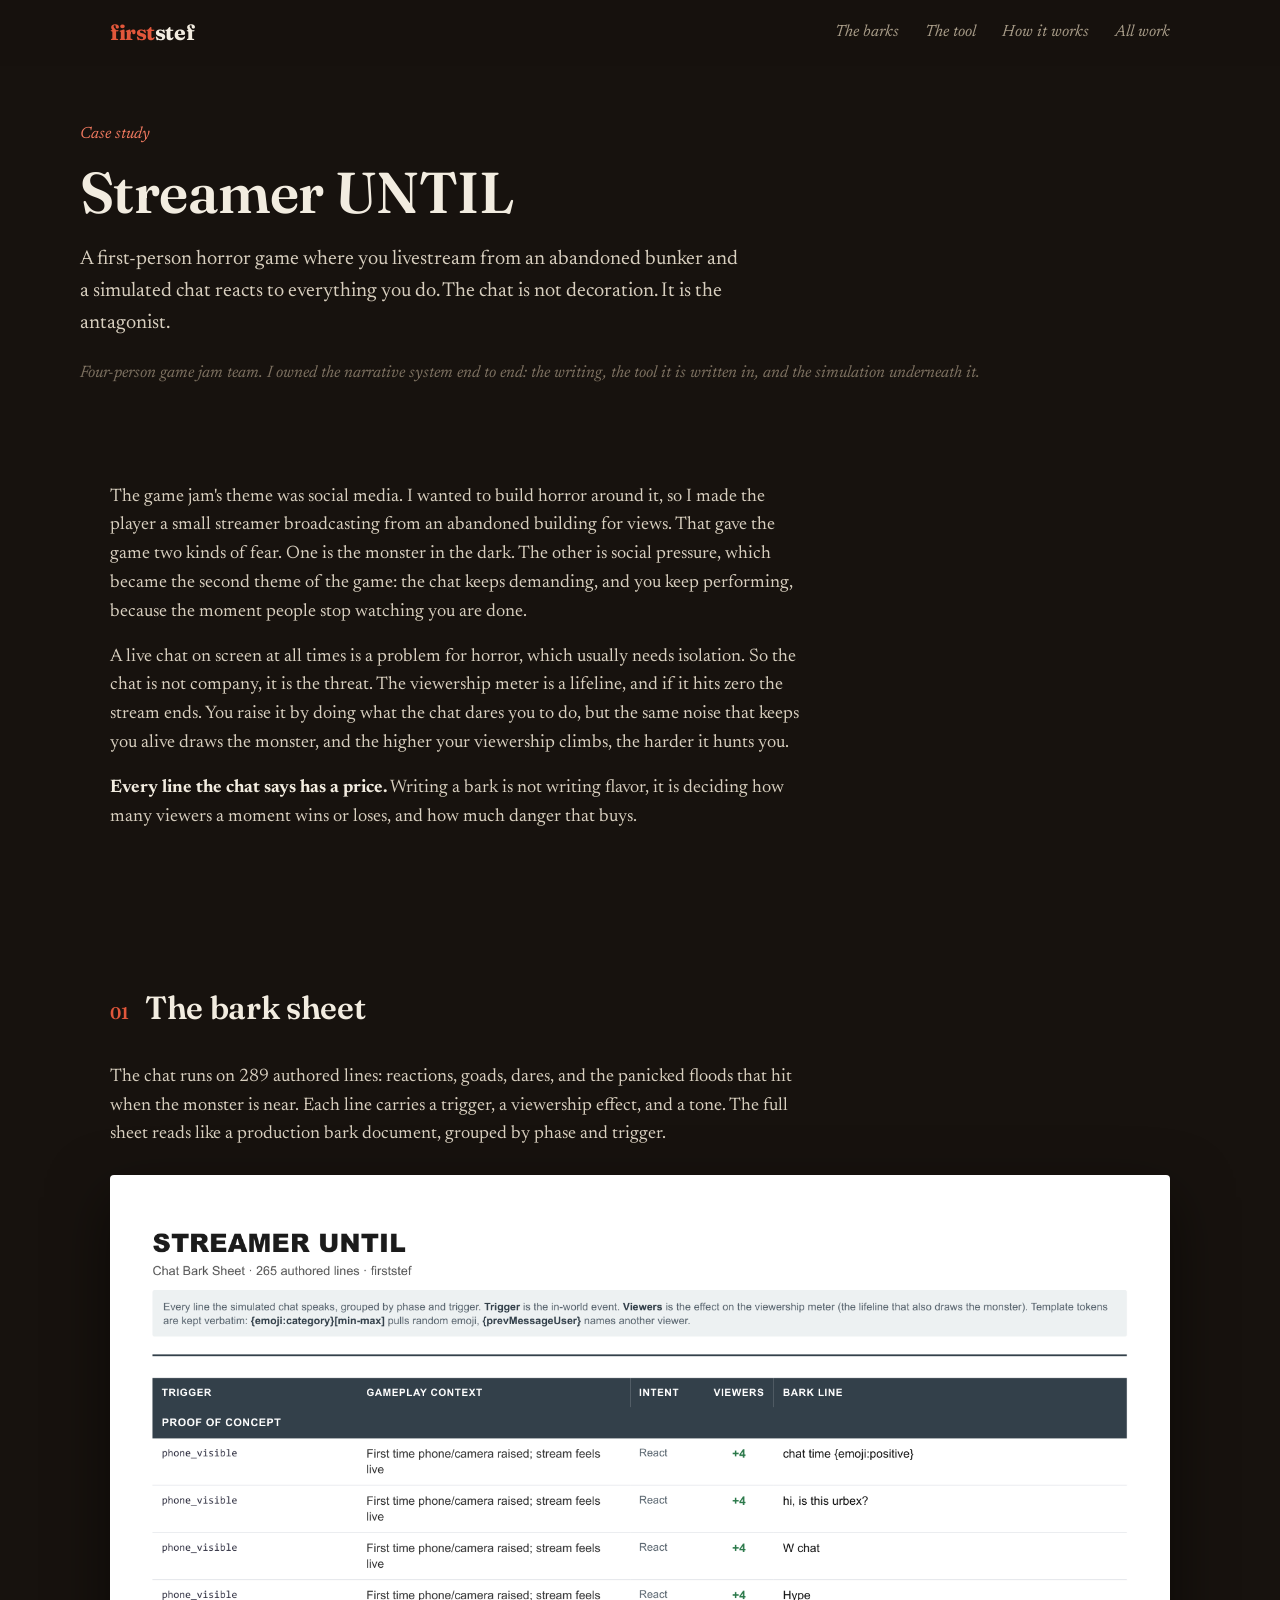
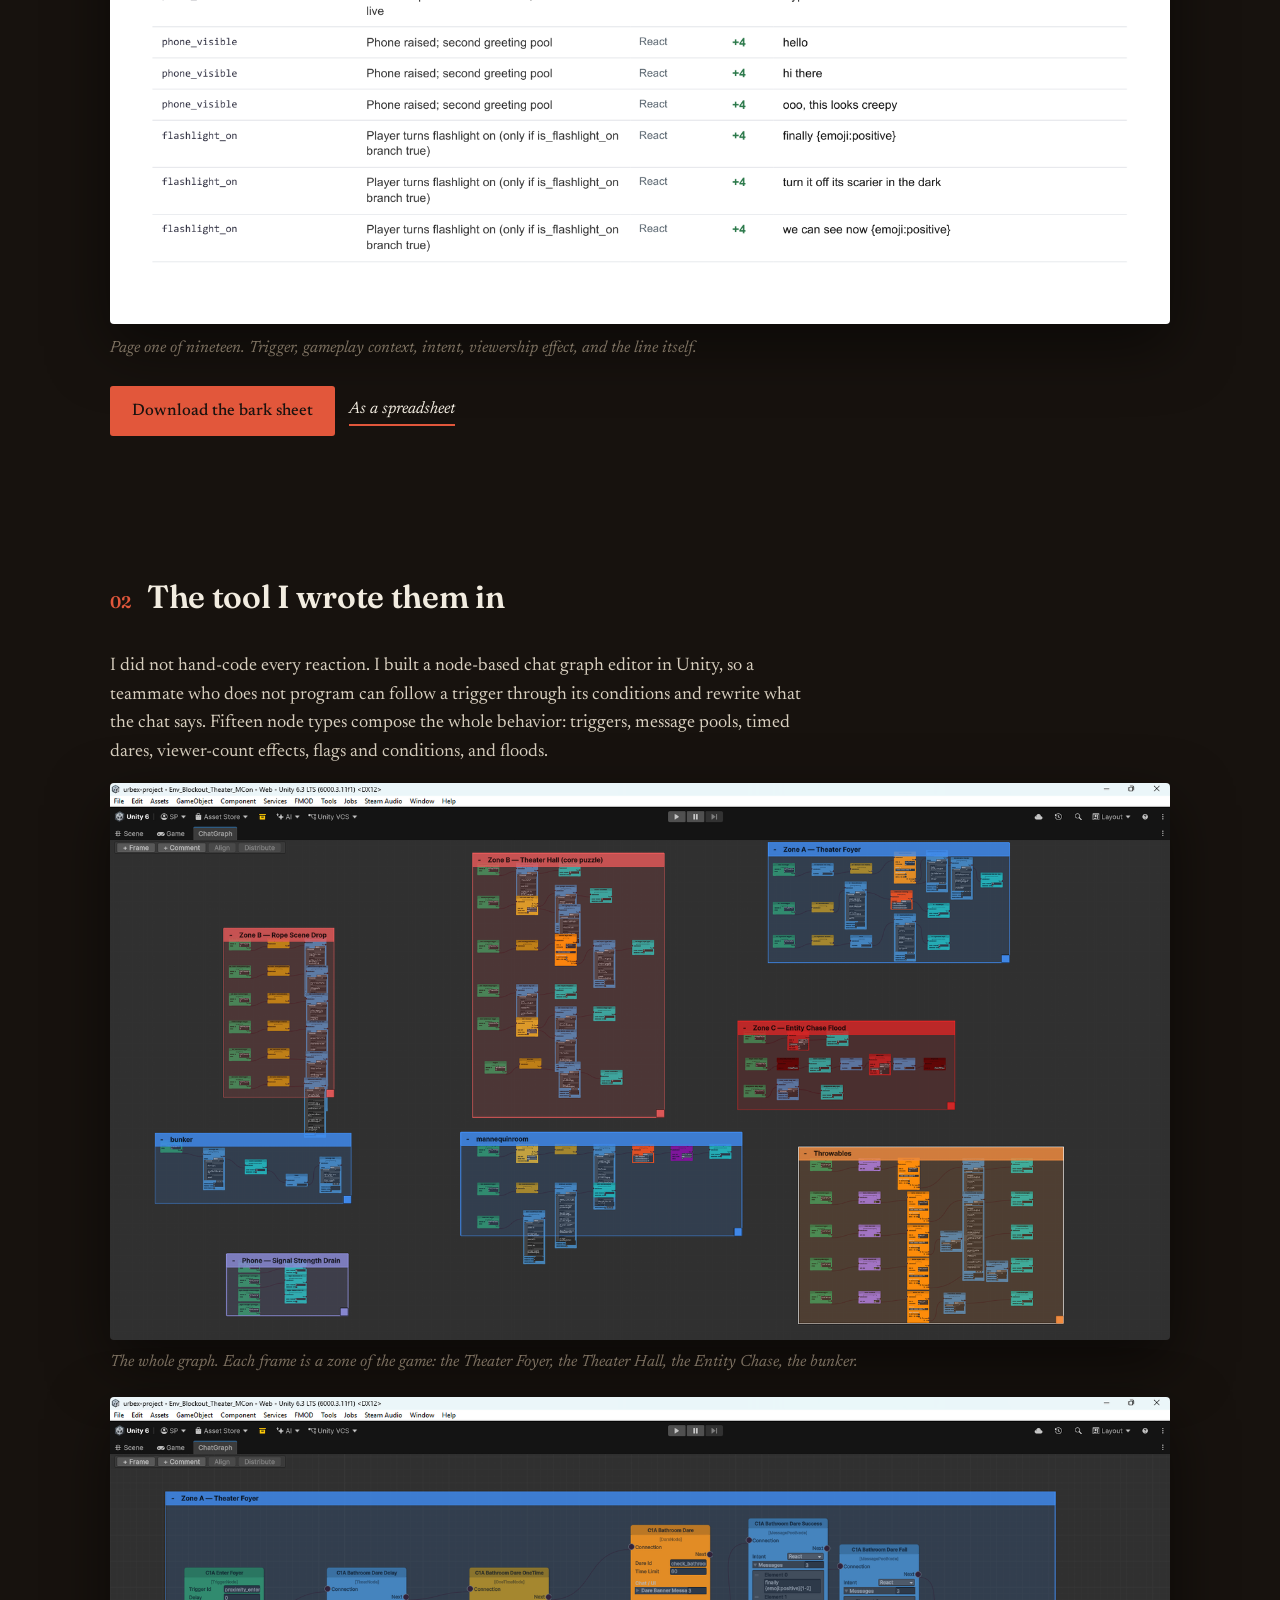
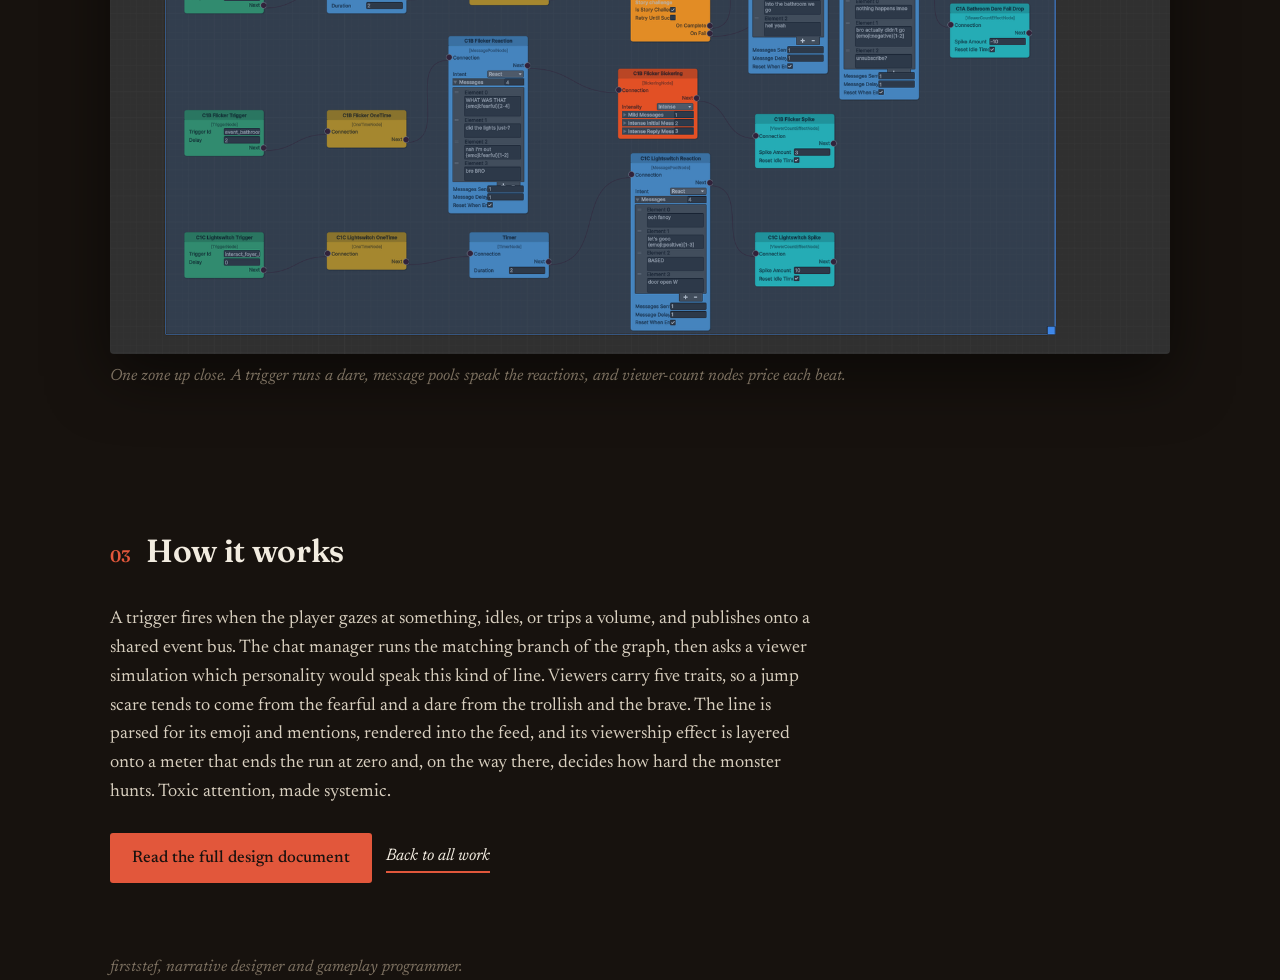
==== until/index.html @ cd9dc386 "Initial commit: narrative design portfolio" ====
<!doctype html>
<html lang="en">
<head>
<meta charset="utf-8">
<meta name="viewport" content="width=device-width, initial-scale=1">
<title>Streamer UNTIL — Technical Narrative — firststef</title>
<meta name="description" content="Streamer UNTIL: a livestream horror where the chat is the antagonist. A node-based dialogue tool and 289 barks, owned by firststef on a four-person team.">
<link rel="icon" href="../assets/favicon.svg" type="image/svg+xml">
<link rel="stylesheet" href="../assets/style.css">
</head>
<body>

<div class="topbar">
  <div class="wrap">
    <a class="brand" href="../index.html"><b>first</b>stef</a>
    <nav class="nav">
      <a href="#barks">The barks</a>
      <a href="#tool">The tool</a>
      <a href="#how">How it works</a>
      <a href="../index.html">All work</a>
    </nav>
  </div>
</div>

<header class="case-hero wrap">
  <span class="kicker">Case study</span>
  <h1>Streamer UNTIL</h1>
  <p class="lede">A first-person horror game where you livestream from an abandoned bunker and a simulated chat reacts to everything you do. The chat is not decoration. It is the antagonist.</p>
  <p class="team">Four-person game jam team. I owned the narrative system end to end: the writing, the tool it is written in, and the simulation underneath it.</p>
</header>

<section id="problem">
  <div class="wrap">
    <div class="prose">
      <p>The game jam's theme was social media. I wanted to build horror around it, so I made the player a small streamer broadcasting from an abandoned building for views. That gave the game two kinds of fear. One is the monster in the dark. The other is social pressure, which became the second theme of the game: the chat keeps demanding, and you keep performing, because the moment people stop watching you are done.</p>
      <p>A live chat on screen at all times is a problem for horror, which usually needs isolation. So the chat is not company, it is the threat. The viewership meter is a lifeline, and if it hits zero the stream ends. You raise it by doing what the chat dares you to do, but the same noise that keeps you alive draws the monster, and the higher your viewership climbs, the harder it hunts you.</p>
      <p><strong>Every line the chat says has a price.</strong> Writing a bark is not writing flavor, it is deciding how many viewers a moment wins or loses, and how much danger that buys.</p>
    </div>
  </div>
</section>

<section id="barks">
  <div class="wrap">
    <div class="section-head"><span class="num">01</span><h2>The bark sheet</h2></div>
    <div class="prose">
      <p>The chat runs on 289 authored lines: reactions, goads, dares, and the panicked floods that hit when the monster is near. Each line carries a trigger, a viewership effect, and a tone. The full sheet reads like a production bark document, grouped by phase and trigger.</p>
    </div>
    <a class="doc-figure" href="../docs/until-bark-sheet.pdf" target="_blank" rel="noopener">
      <img src="../assets/img/until-barks-teaser.png" alt="First page of the Streamer UNTIL bark sheet">
      <figcaption>Page one of nineteen. Trigger, gameplay context, intent, viewership effect, and the line itself.</figcaption>
    </a>
    <div class="cta" style="margin-top:24px;">
      <a class="btn" href="../docs/until-bark-sheet.pdf" download>Download the bark sheet</a>
      <a class="link" href="../docs/until-bark-sheet.csv" download>As a spreadsheet</a>
    </div>
  </div>
</section>

<section id="tool">
  <div class="wrap">
    <div class="section-head"><span class="num">02</span><h2>The tool I wrote them in</h2></div>
    <div class="prose">
      <p>I did not hand-code every reaction. I built a node-based chat graph editor in Unity, so a teammate who does not program can follow a trigger through its conditions and rewrite what the chat says. Fifteen node types compose the whole behavior: triggers, message pools, timed dares, viewer-count effects, flags and conditions, and floods.</p>
    </div>
    <div class="shots">
      <figure>
        <img src="../assets/img/chatgraph-overview.png" alt="The whole ChatGraph, organized into framed zones">
        <figcaption>The whole graph. Each frame is a zone of the game: the Theater Foyer, the Theater Hall, the Entity Chase, the bunker.</figcaption>
      </figure>
      <figure>
        <img src="../assets/img/chatgraph-detail.png" alt="A readable zone of the chat graph up close">
        <figcaption>One zone up close. A trigger runs a dare, message pools speak the reactions, and viewer-count nodes price each beat.</figcaption>
      </figure>
    </div>
  </div>
</section>

<section id="how">
  <div class="wrap">
    <div class="section-head"><span class="num">03</span><h2>How it works</h2></div>
    <div class="prose">
      <p>A trigger fires when the player gazes at something, idles, or trips a volume, and publishes onto a shared event bus. The chat manager runs the matching branch of the graph, then asks a viewer simulation which personality would speak this kind of line. Viewers carry five traits, so a jump scare tends to come from the fearful and a dare from the trollish and the brave. The line is parsed for its emoji and mentions, rendered into the feed, and its viewership effect is layered onto a meter that ends the run at zero and, on the way there, decides how hard the monster hunts. Toxic attention, made systemic.</p>
    </div>
    <div class="cta" style="margin-top:26px;">
      <a class="btn" href="../viewer.html?doc=docs/until-ndd.pdf&amp;title=Streamer%20UNTIL">Read the full design document</a>
      <a class="link" href="../index.html">Back to all work</a>
    </div>
  </div>
</section>

<footer class="wrap">
  firststef, narrative designer and gameplay programmer.
</footer>

</body>
</html>
---- assets/style.css ----
/* firststef — narrative design portfolio
   dark theme, warm not cold. characterful serif (Fraunces), warm red accent, solid panels (no thin borders, no gold). */
@import url('https://fonts.googleapis.com/css2?family=Fraunces:ital,opsz,wght@0,9..144,400;0,9..144,600;0,9..144,700;1,9..144,500;1,9..144,600&family=Newsreader:ital,opsz,wght@0,6..72,400;0,6..72,500;0,6..72,600;1,6..72,400&display=swap');

:root{
  --bg:#17120e;          /* warm near-black */
  --bg-2:#211a14;        /* panel */
  --bg-3:#2b221a;        /* raised panel / secondary button */
  --ink:#f2ece0;         /* warm off-white */
  --ink-2:#d8cfbf;
  --muted:#a99d89;
  --faint:#7d7161;
  --accent:#e2573b;      /* warm vermillion */
  --accent-2:#f0795f;
  --teal:#2f9078;        /* secondary color */
  --hair:rgba(242,236,224,.10);
  --shadow:0 22px 60px rgba(0,0,0,.5);
  --maxw:1120px;
}

*{box-sizing:border-box;}
html{scroll-behavior:smooth;}
body{
  margin:0;background:var(--bg);color:var(--ink);
  font-family:'Newsreader',Georgia,serif;font-size:1.2rem;line-height:1.58;
  -webkit-font-smoothing:antialiased;
}
img{max-width:100%;display:block;}
a{color:var(--accent-2);text-decoration:none;transition:color .15s;}
a:hover{color:#ffa78f;}
h1,h2,h3{font-family:'Fraunces',Georgia,serif;font-weight:600;line-height:1.08;letter-spacing:-.01em;margin:0;}
.kicker{font-family:'Newsreader',serif;font-style:italic;font-size:1.02rem;color:var(--accent-2);}
.wrap{max-width:var(--maxw);margin:0 auto;padding:0 30px;}
section{padding:72px 0;}

/* top bar */
.topbar{position:sticky;top:0;z-index:20;background:rgba(23,18,14,.82);backdrop-filter:blur(9px);}
.topbar .wrap{display:flex;align-items:center;gap:24px;height:66px;}
.brand{font-family:'Fraunces',serif;font-weight:700;font-size:1.35rem;letter-spacing:-.02em;color:var(--ink);}
.brand b{color:var(--accent);}
.nav{margin-left:auto;display:flex;gap:26px;}
.nav a{font-family:'Newsreader',serif;font-style:italic;font-size:1.02rem;color:var(--muted);}
.nav a:hover{color:var(--accent-2);}

/* hero */
.hero{padding:96px 0 78px;}
.hero .kicker{margin-bottom:22px;display:block;}
.hero h1{font-size:clamp(2.9rem,6.2vw,4.8rem);font-weight:600;max-width:17ch;color:var(--ink);}
.hero h1 em{font-style:italic;color:var(--accent);}
.hero .lede{font-size:1.3rem;color:var(--ink-2);max-width:52ch;margin:26px 0 34px;}
.cta{display:flex;gap:14px;flex-wrap:wrap;align-items:center;}

/* buttons: solid fills only, no outlines */
.btn{font-family:'Newsreader',serif;font-size:1.04rem;padding:12px 22px;border-radius:3px;
  background:var(--accent);color:#1a120f;font-weight:500;display:inline-block;transition:background .15s;}
.btn:hover{background:var(--accent-2);color:#1a120f;}
.btn.sub{background:var(--bg-3);color:var(--ink);}
.btn.sub:hover{background:#362a20;color:var(--ink);}
.link{font-family:'Newsreader',serif;font-style:italic;font-size:1.05rem;color:var(--ink);
  border-bottom:2px solid var(--accent);padding-bottom:1px;}
.link:hover{color:var(--accent-2);}

/* section headings */
.section-head{display:flex;align-items:baseline;gap:16px;margin-bottom:36px;}
.section-head .num{font-family:'Fraunces',serif;color:var(--accent);font-size:1.05rem;font-weight:600;}
.section-head h2{font-size:2rem;color:var(--ink);}

/* document cards (solid panels, no visible border) */
.grid{display:grid;gap:26px;}
.grid.cols-3{grid-template-columns:repeat(3,1fr);}
.grid.cols-2{grid-template-columns:repeat(2,1fr);}
.card{background:var(--bg-2);border-radius:5px;overflow:hidden;display:flex;flex-direction:column;
  transition:transform .18s ease, box-shadow .18s ease;}
.card:hover{transform:translateY(-4px);box-shadow:var(--shadow);}
.card .thumb{aspect-ratio:1/1.32;overflow:hidden;background:#0f0b08;}
.card .thumb img{width:100%;height:100%;object-fit:cover;object-position:top center;}
.card .body{padding:22px 24px 26px;display:flex;flex-direction:column;flex:1;}
.card .tag{font-family:'Newsreader',serif;font-style:italic;color:var(--accent-2);font-size:1rem;margin-bottom:8px;}
.card h3{font-size:1.5rem;color:var(--ink);margin-bottom:10px;}
.card p{font-size:1.04rem;color:var(--muted);margin:0 0 20px;flex:1;}
.card .go{font-family:'Newsreader',serif;font-style:italic;color:var(--accent-2);font-size:1.05rem;}
.card .go::after{content:" \2192";}

/* feature (Streamer UNTIL) */
.feature{display:grid;grid-template-columns:1.02fr .98fr;gap:44px;align-items:center;
  background:var(--bg-2);border-radius:6px;padding:40px;}
.feature .ft-body .kicker{margin-bottom:12px;display:block;}
.feature .ft-body h3{font-size:1.9rem;color:var(--ink);margin:6px 0 16px;}
.feature .ft-body .ft-lead{color:var(--ink-2);font-size:1.2rem;margin:4px 0 14px;}
.feature .ft-body p{color:var(--muted);margin:0 0 16px;font-size:1.1rem;}
.feature .ft-media img{border-radius:4px;box-shadow:var(--shadow);}
.pill-row{display:flex;flex-wrap:wrap;gap:10px;margin:20px 0 24px;}
.pill{font-family:'Newsreader',serif;font-size:.98rem;color:var(--ink-2);background:var(--bg-3);
  padding:6px 14px;border-radius:20px;}
.pill b{color:var(--accent-2);font-weight:600;}
.ft-note{font-size:.98rem;color:var(--faint);font-style:italic;margin-top:12px;}

/* chessworlds split */
.split{display:grid;grid-template-columns:1fr 1fr;gap:44px;align-items:center;}
.split .media{display:flex;flex-direction:column;gap:16px;}
.split .media img{border-radius:4px;box-shadow:var(--shadow);}
.split h3{font-size:1.9rem;color:var(--ink);margin-bottom:14px;}
.split p{color:var(--muted);margin:0 0 22px;font-size:1.1rem;}

/* tabletop panels (solid color) */
.panel{background:var(--bg-2);padding:32px 30px;border-radius:5px;}
.panel.teal{background:var(--teal);}
.panel .tag{font-family:'Newsreader',serif;font-style:italic;color:var(--accent-2);font-size:1rem;margin-bottom:10px;}
.panel.teal .tag{color:#eafff8;}
.panel h3{font-size:1.6rem;color:var(--ink);margin-bottom:12px;}
.panel.teal h3{color:#fff;}
.panel p{margin:0;color:var(--muted);font-size:1.08rem;}
.panel.teal p{color:#e9f7f2;}

/* contact */
.contact{background:var(--bg-2);}
.contact .wrap{padding:78px 30px;}
.contact .kicker{display:block;margin-bottom:14px;}
.contact h2{font-family:'Fraunces',serif;font-size:2.3rem;color:var(--ink);max-width:22ch;margin-bottom:10px;}
.contact p{color:var(--muted);max-width:46ch;margin:0 0 30px;}
.contact .cta a{font-family:'Fraunces',serif;font-size:1.35rem;color:var(--ink);
  border-bottom:2px solid var(--accent);padding-bottom:2px;margin-right:28px;}
.contact .cta a:hover{color:var(--accent-2);}

footer{padding:30px 0 46px;color:var(--faint);font-size:1rem;font-style:italic;}

/* viewer page */
.vbar{position:sticky;top:0;z-index:10;display:flex;align-items:center;gap:20px;
  height:64px;padding:0 26px;background:var(--bg-2);}
.vbar .vtitle{font-family:'Newsreader',serif;font-style:italic;color:var(--ink-2);}
.vbar .vspace{margin-left:auto;}
.vframe{display:block;width:100%;height:calc(100vh - 64px);border:0;background:#3a352e;}
body.vpage{overflow:hidden;height:100vh;}
.vfallback{padding:60px 26px;text-align:center;color:var(--muted);}

@media (max-width:840px){
  body{font-size:1.14rem;}
  .nav{display:none;}
  .grid.cols-3,.grid.cols-2{grid-template-columns:1fr;}
  .feature,.split{grid-template-columns:1fr;}
  .feature{padding:26px;}
  .feature .ft-media{order:-1;}
}

/* ---- case study page ---- */
.case-hero{padding:56px 0 8px;}
.case-hero .kicker{display:block;margin-bottom:14px;}
.case-hero h1{font-size:clamp(2.4rem,5vw,3.6rem);color:var(--ink);}
.case-hero .lede{font-size:1.26rem;color:var(--ink-2);max-width:60ch;margin-top:20px;}
.case-hero .team{font-style:italic;color:var(--faint);margin-top:14px;font-size:1.04rem;}
.prose{max-width:64ch;}
.prose p{color:var(--ink-2);margin:0 0 16px;font-size:1.14rem;}
.prose strong{color:var(--ink);}
.lead-q{font-family:'Fraunces',serif;font-style:italic;font-weight:500;font-size:1.6rem;line-height:1.32;
  color:var(--ink);border-left:3px solid var(--accent);padding-left:24px;margin:0 0 28px;max-width:26ch;}
.doc-figure{margin:26px 0 0;display:block;}
.doc-figure img{width:100%;border-radius:4px;box-shadow:var(--shadow);}
.doc-figure figcaption{color:var(--faint);font-style:italic;font-size:1.02rem;margin-top:12px;}
.shots{display:flex;flex-direction:column;gap:22px;margin-top:8px;}
.shots figure{margin:0;}
.shots img{width:100%;border-radius:4px;box-shadow:var(--shadow);}
.shots figcaption{color:var(--faint);font-style:italic;font-size:1.02rem;margin-top:10px;}

/* resume thumbnail card */
.resume-media{align-items:flex-start;}
.doc-thumb{display:block;max-width:340px;border-radius:6px;overflow:hidden;background:#0f0b08;
  box-shadow:var(--shadow);transition:transform .18s ease;}
.doc-thumb:hover{transform:translateY(-4px);}
.doc-thumb img{width:100%;display:block;border-radius:0;box-shadow:none;}
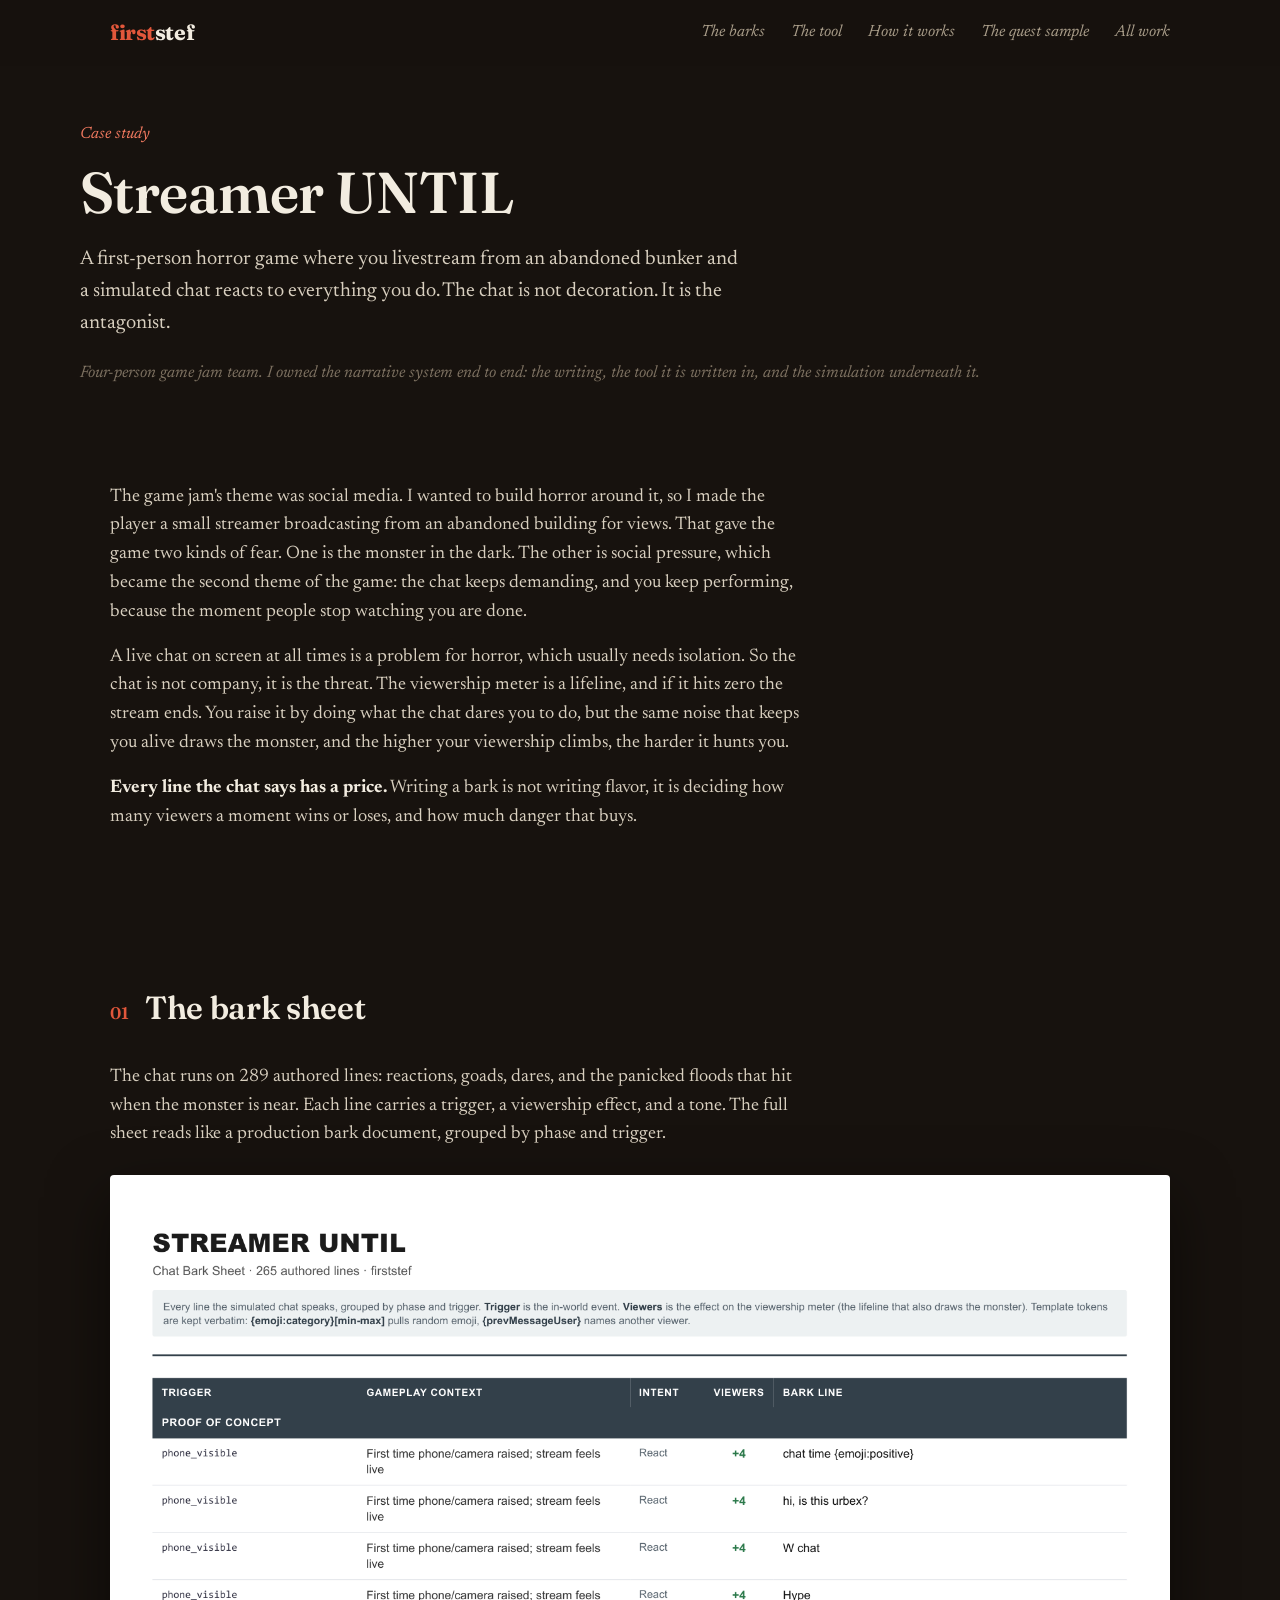
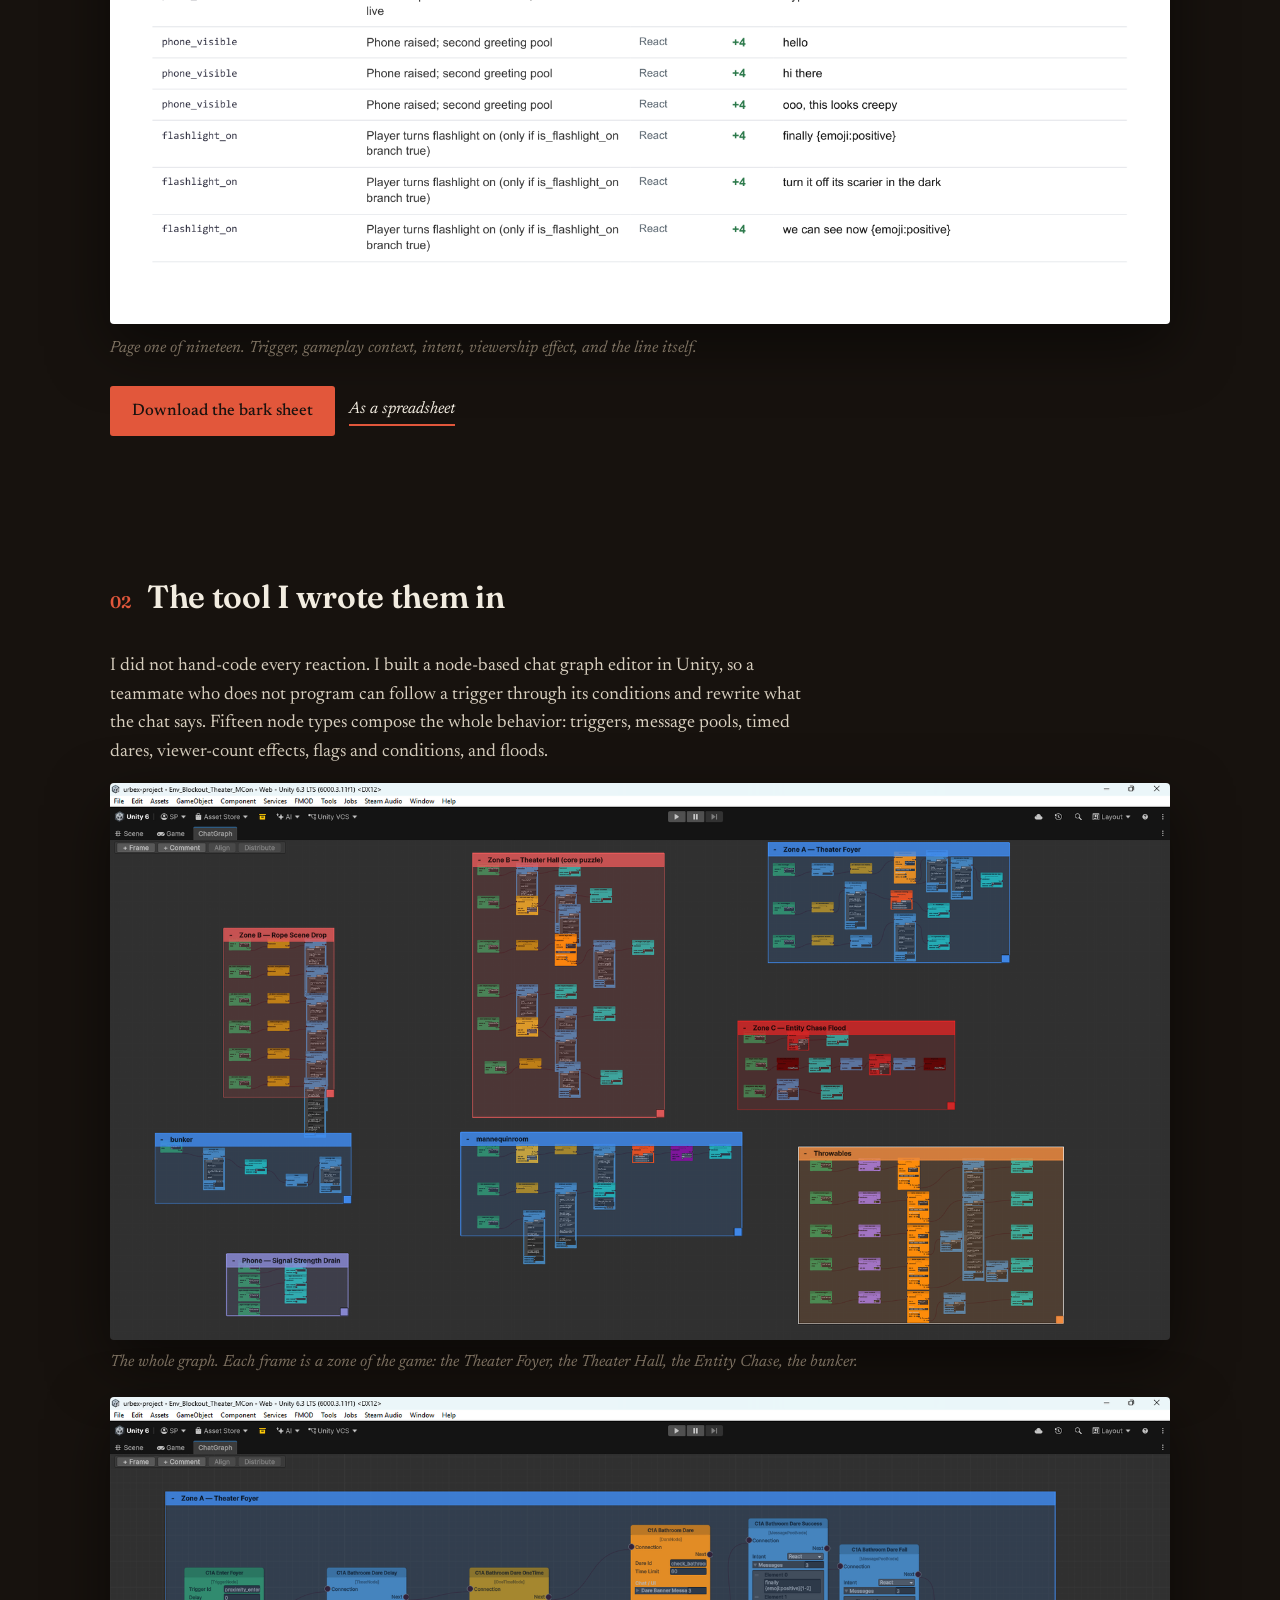
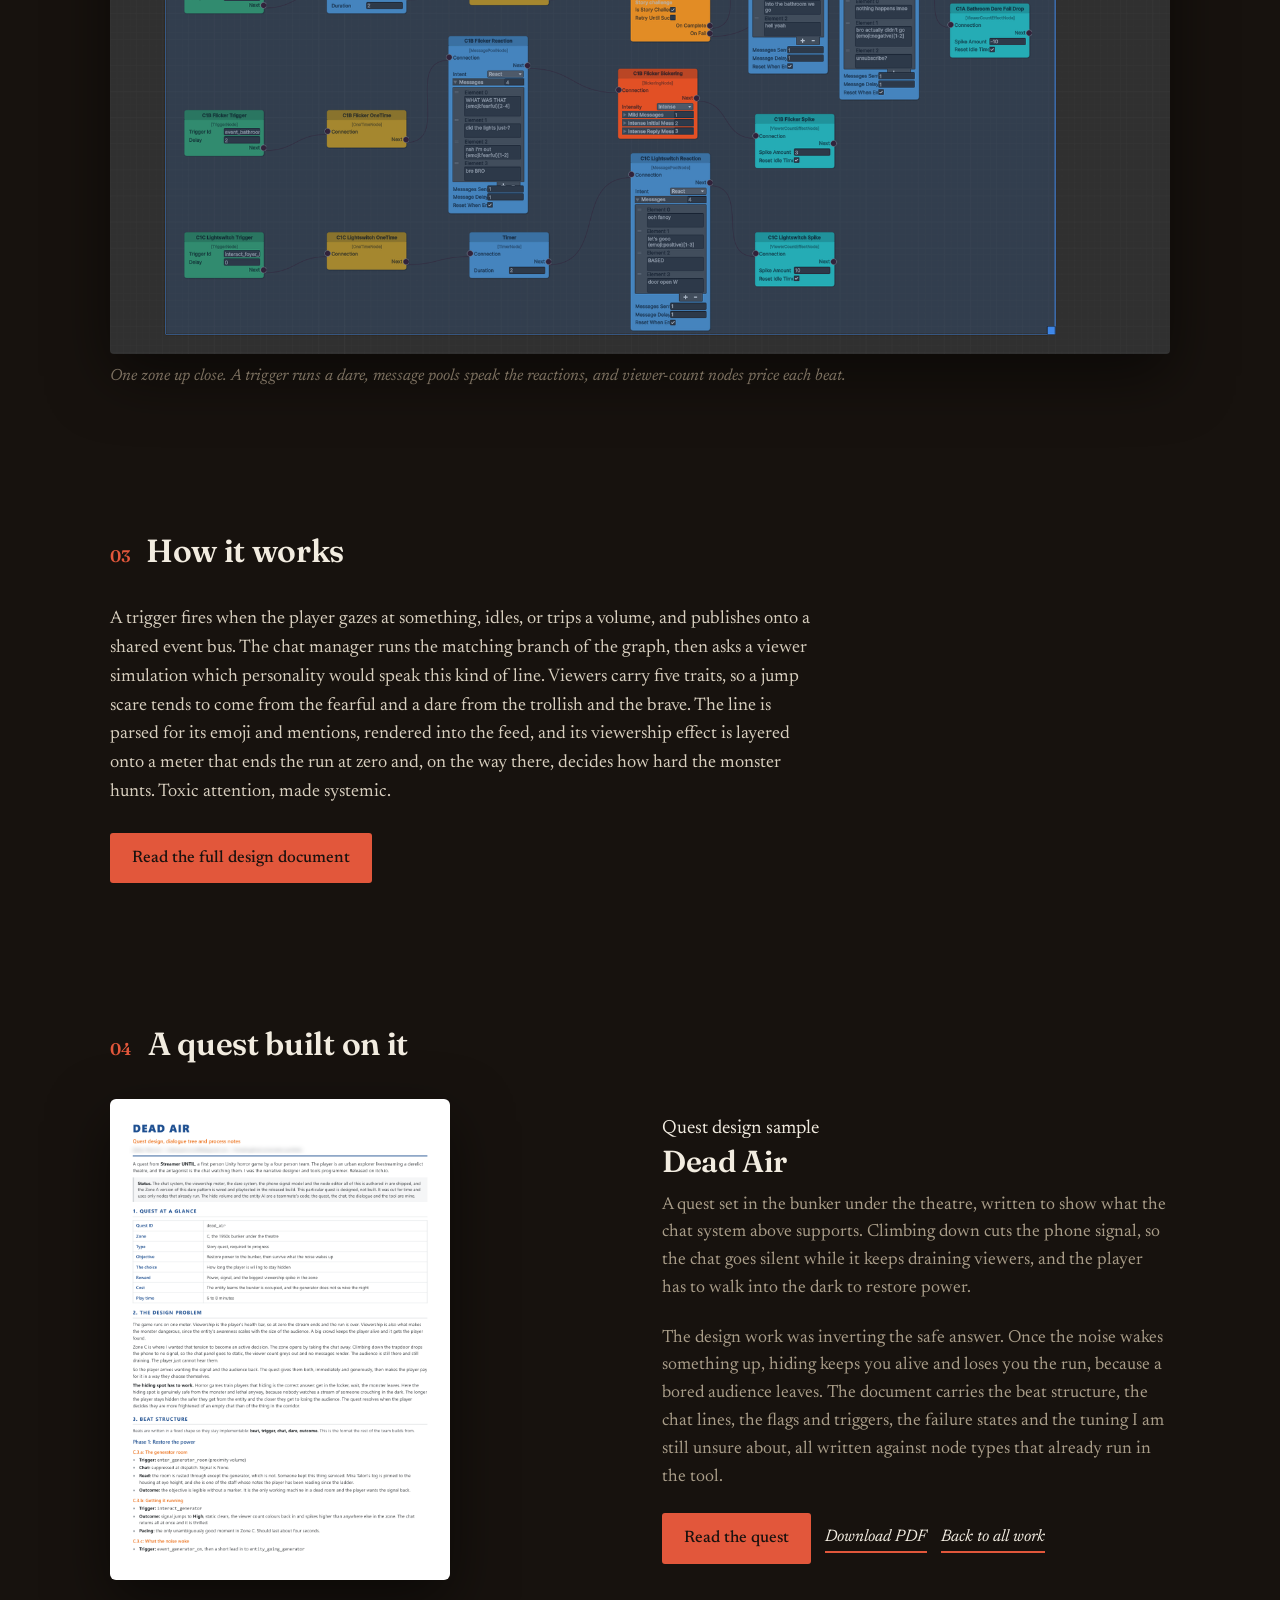
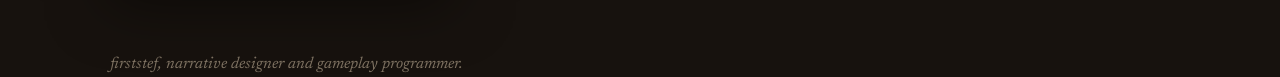
==== commit f87276c1: "Link the Dead Air quest from the Streamer UNTIL case study Adds a quest section to the case page, si" ====
--- a/until/index.html
+++ b/until/index.html
@@ -3,7 +3,7 @@
 <head>
 <meta charset="utf-8">
 <meta name="viewport" content="width=device-width, initial-scale=1">
-<title>Streamer UNTIL — Technical Narrative — firststef</title>
+<title>Streamer UNTIL, technical narrative · firststef</title>
 <meta name="description" content="Streamer UNTIL: a livestream horror where the chat is the antagonist. A node-based dialogue tool and 289 barks, owned by firststef on a four-person team.">
 <link rel="icon" href="../assets/favicon.svg" type="image/svg+xml">
 <link rel="stylesheet" href="../assets/style.css">
@@ -17,6 +17,7 @@
       <a href="#barks">The barks</a>
       <a href="#tool">The tool</a>
       <a href="#how">How it works</a>
+      <a href="#quest">The quest sample</a>
       <a href="../index.html">All work</a>
     </nav>
   </div>
@@ -83,7 +84,30 @@
     </div>
     <div class="cta" style="margin-top:26px;">
       <a class="btn" href="../viewer.html?doc=docs/until-ndd.pdf&amp;title=Streamer%20UNTIL">Read the full design document</a>
-      <a class="link" href="../index.html">Back to all work</a>
+    </div>
+  </div>
+</section>
+
+<section id="quest">
+  <div class="wrap">
+    <div class="section-head"><span class="num">04</span><h2>A quest built on it</h2></div>
+    <div class="split">
+      <div class="media resume-media">
+        <a class="doc-thumb" href="../viewer.html?doc=docs/dead-air-quest.pdf&amp;title=Dead%20Air">
+          <img src="../docs/thumbs/dead-air.png" alt="Dead Air quest design sample, first page">
+        </a>
+      </div>
+      <div class="body">
+        <div class="tag">Quest design sample</div>
+        <h3>Dead Air</h3>
+        <p>A quest set in the bunker under the theatre, written to show what the chat system above supports. Climbing down cuts the phone signal, so the chat goes silent while it keeps draining viewers, and the player has to walk into the dark to restore power.</p>
+        <p>The design work was inverting the safe answer. Once the noise wakes something up, hiding keeps you alive and loses you the run, because a bored audience leaves. The document carries the beat structure, the chat lines, the flags and triggers, the failure states and the tuning I am still unsure about, all written against node types that already run in the tool.</p>
+        <div class="cta">
+          <a class="btn" href="../viewer.html?doc=docs/dead-air-quest.pdf&amp;title=Dead%20Air">Read the quest</a>
+          <a class="link" href="../docs/dead-air-quest.pdf" download>Download PDF</a>
+          <a class="link" href="../index.html">Back to all work</a>
+        </div>
+      </div>
     </div>
   </div>
 </section>
@@ -92,5 +116,6 @@
   firststef, narrative designer and gameplay programmer.
 </footer>
 
+<script src="../assets/lightbox.js"></script>
 </body>
 </html>
--- a/assets/style.css
+++ b/assets/style.css
@@ -1,4 +1,4 @@
-/* firststef — narrative design portfolio
+/* firststef, narrative design portfolio
    dark theme, warm not cold. characterful serif (Fraunces), warm red accent, solid panels (no thin borders, no gold). */
 @import url('https://fonts.googleapis.com/css2?family=Fraunces:ital,opsz,wght@0,9..144,400;0,9..144,600;0,9..144,700;1,9..144,500;1,9..144,600&family=Newsreader:ital,opsz,wght@0,6..72,400;0,6..72,500;0,6..72,600;1,6..72,400&display=swap');
 
@@ -167,3 +167,19 @@
   box-shadow:var(--shadow);transition:transform .18s ease;}
 .doc-thumb:hover{transform:translateY(-4px);}
 .doc-thumb img{width:100%;display:block;border-radius:0;box-shadow:none;}
+
+/* ---- image lightbox ---- */
+img.zoomable{cursor:zoom-in;}
+img.zoomable:focus-visible{outline:2px solid var(--accent);outline-offset:3px;}
+body.lb-open{overflow:hidden;}
+.lb{position:fixed;top:0;right:0;bottom:0;left:0;z-index:100;display:none;
+  align-items:center;justify-content:center;flex-direction:column;gap:14px;padding:28px;
+  background:rgba(8,10,12,.94);}
+.lb.on{display:flex;}
+.lb-img{max-width:96vw;max-height:84vh;width:auto;height:auto;object-fit:contain;
+  border-radius:4px;box-shadow:0 30px 80px rgba(0,0,0,.6);cursor:zoom-out;}
+.lb-cap{color:var(--muted);font-size:.95rem;text-align:center;max-width:80ch;}
+.lb-full{color:var(--accent-2);margin-left:12px;white-space:nowrap;}
+.lb-close{position:absolute;top:18px;right:22px;background:var(--bg-3);color:var(--ink);
+  border:0;border-radius:4px;padding:8px 15px;font:inherit;font-size:.92rem;cursor:pointer;}
+.lb-close:hover{background:#39424a;}
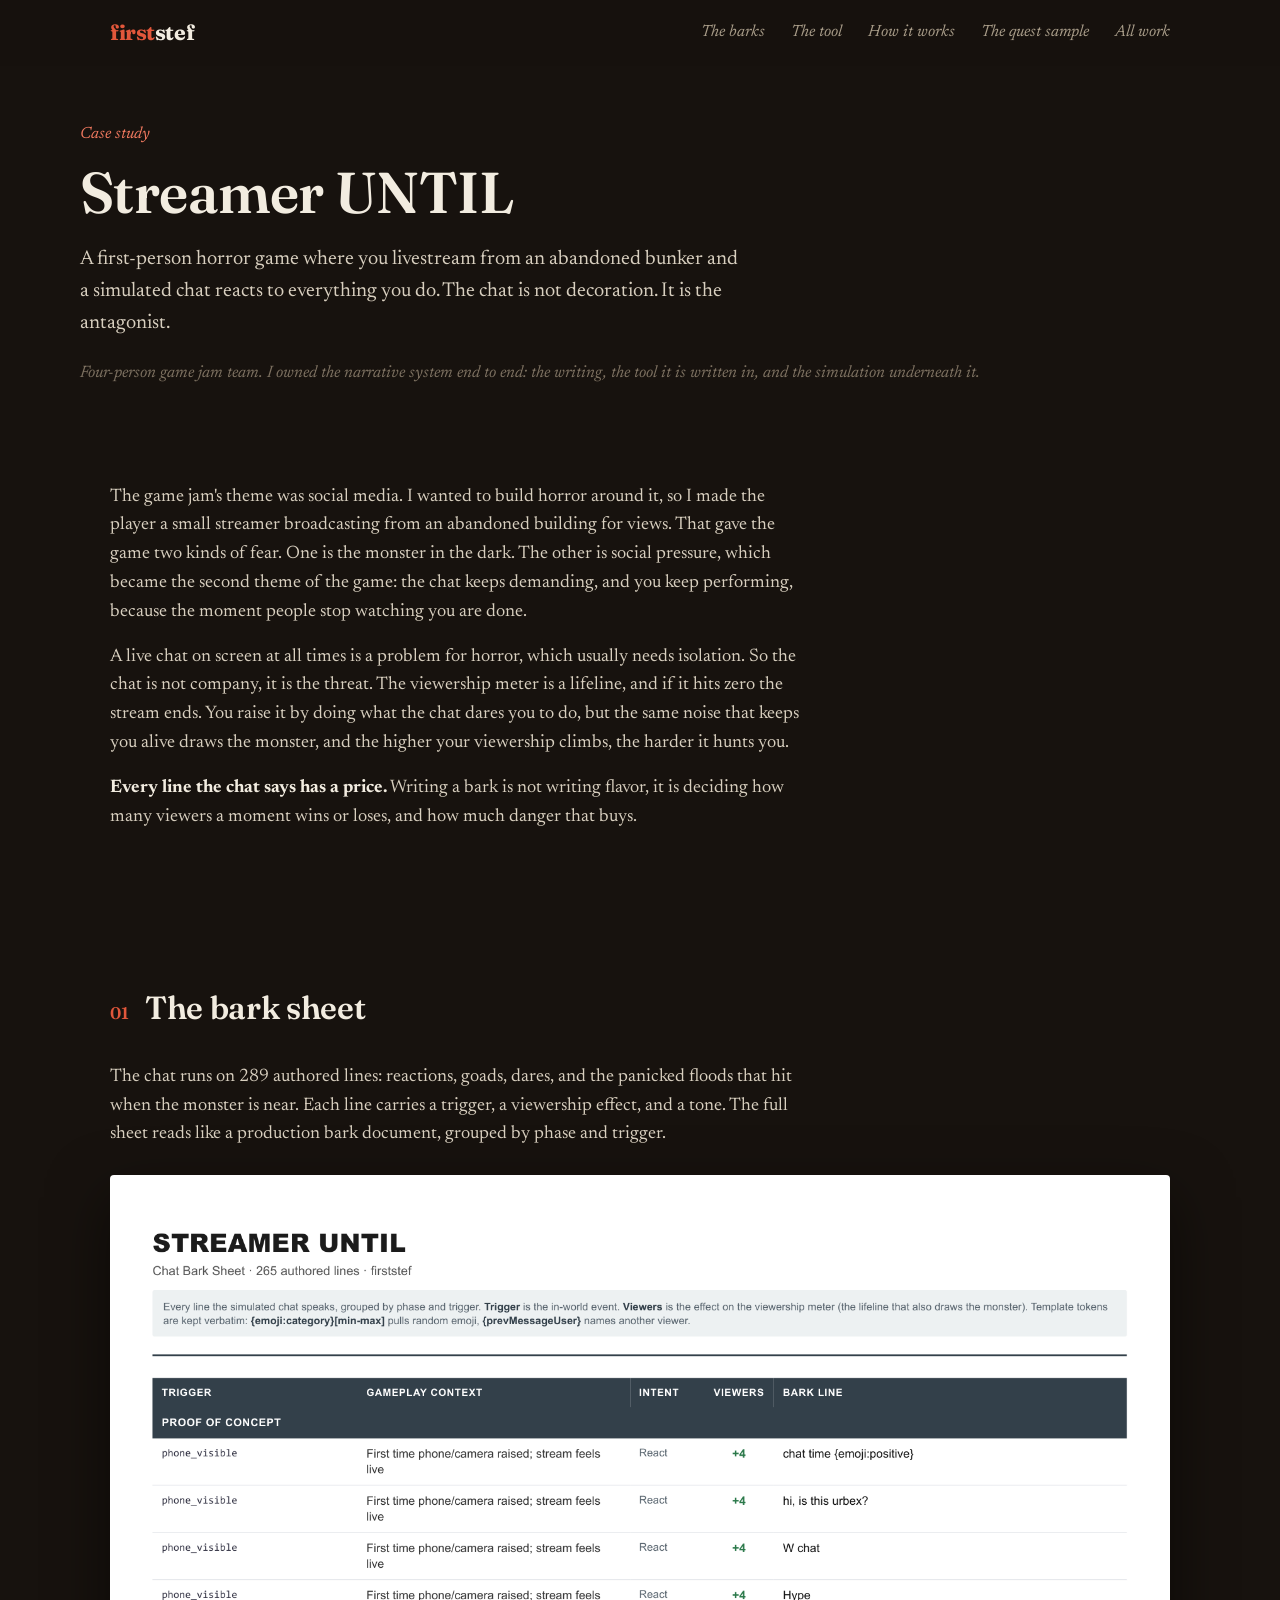
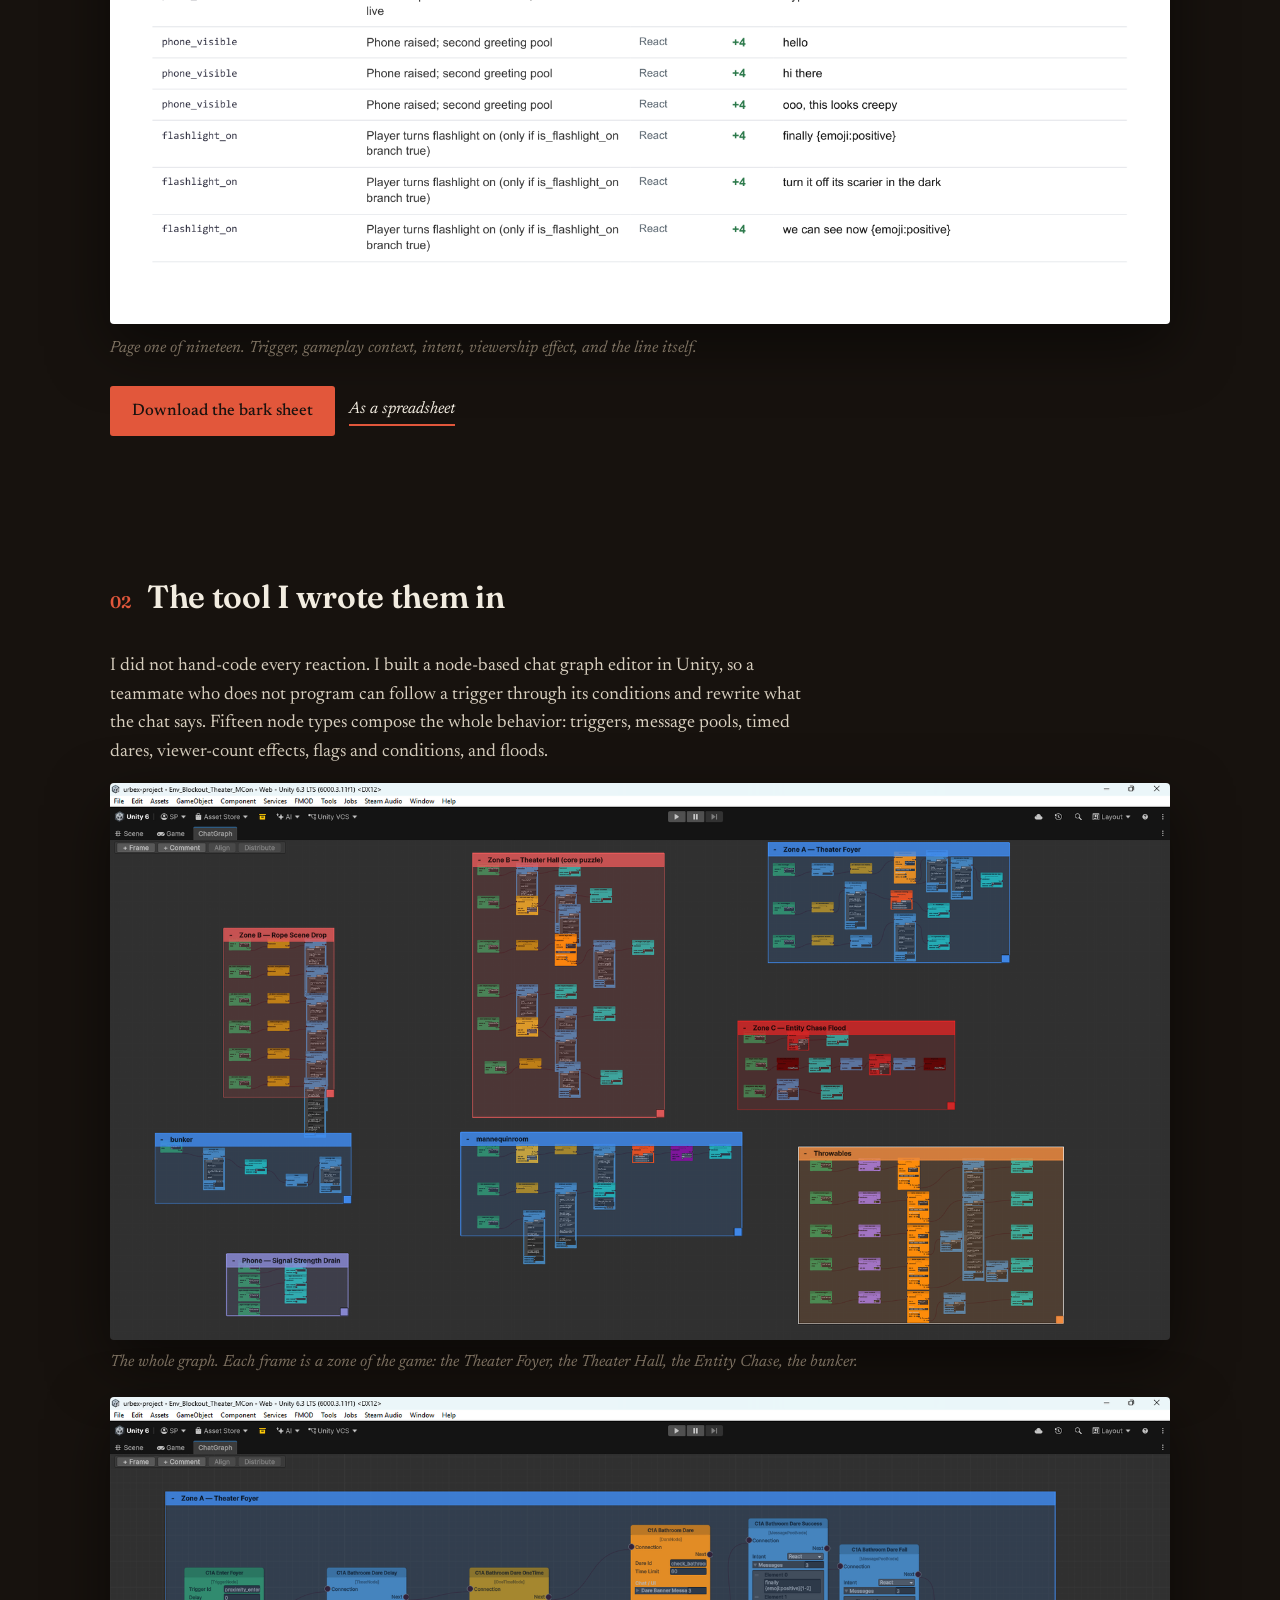
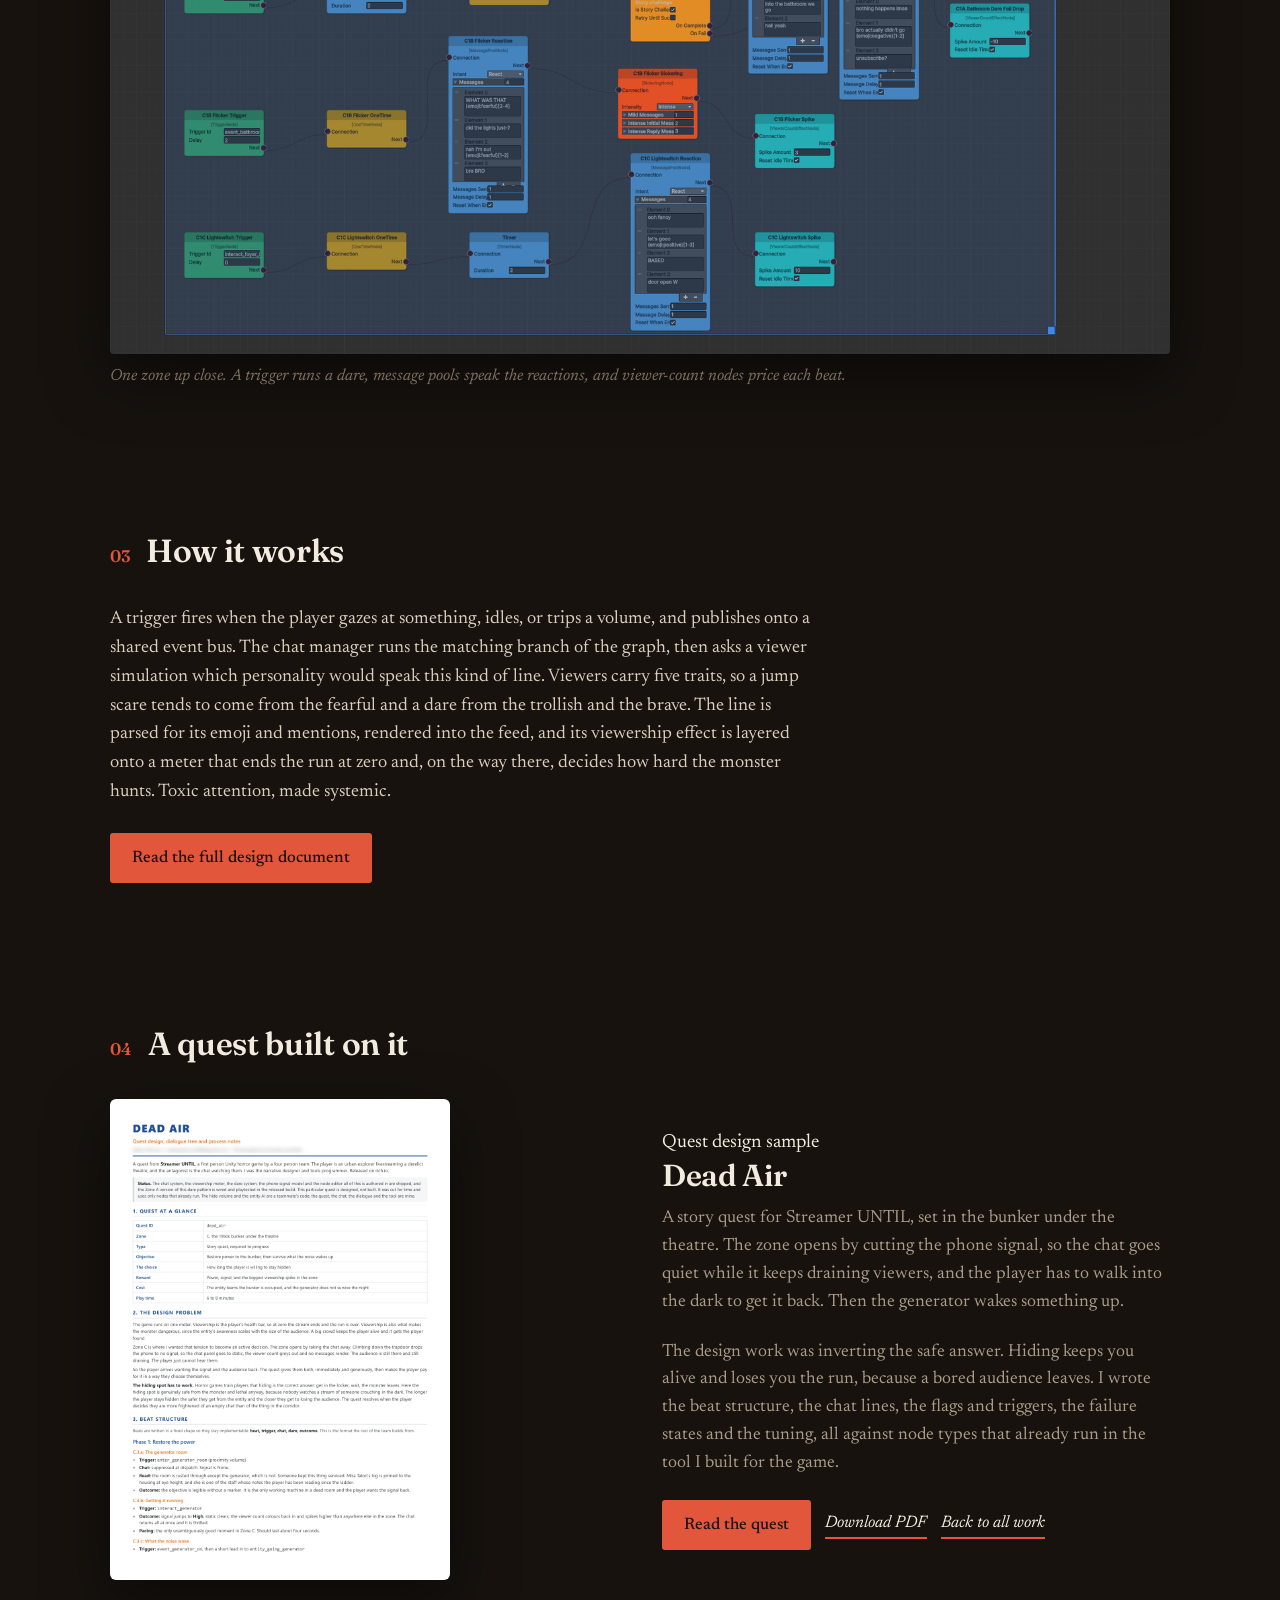
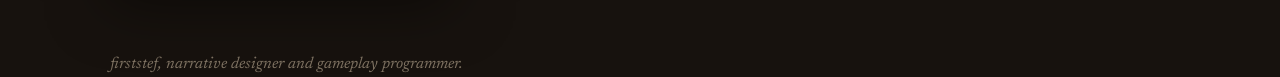
==== commit 50aac9e5: "Reuse the site's existing Dead Air wording on the case page" ====
--- a/until/index.html
+++ b/until/index.html
@@ -100,8 +100,8 @@
       <div class="body">
         <div class="tag">Quest design sample</div>
         <h3>Dead Air</h3>
-        <p>A quest set in the bunker under the theatre, written to show what the chat system above supports. Climbing down cuts the phone signal, so the chat goes silent while it keeps draining viewers, and the player has to walk into the dark to restore power.</p>
-        <p>The design work was inverting the safe answer. Once the noise wakes something up, hiding keeps you alive and loses you the run, because a bored audience leaves. The document carries the beat structure, the chat lines, the flags and triggers, the failure states and the tuning I am still unsure about, all written against node types that already run in the tool.</p>
+        <p>A story quest for Streamer UNTIL, set in the bunker under the theatre. The zone opens by cutting the phone signal, so the chat goes quiet while it keeps draining viewers, and the player has to walk into the dark to get it back. Then the generator wakes something up.</p>
+        <p>The design work was inverting the safe answer. Hiding keeps you alive and loses you the run, because a bored audience leaves. I wrote the beat structure, the chat lines, the flags and triggers, the failure states and the tuning, all against node types that already run in the tool I built for the game.</p>
         <div class="cta">
           <a class="btn" href="../viewer.html?doc=docs/dead-air-quest.pdf&amp;title=Dead%20Air">Read the quest</a>
           <a class="link" href="../docs/dead-air-quest.pdf" download>Download PDF</a>
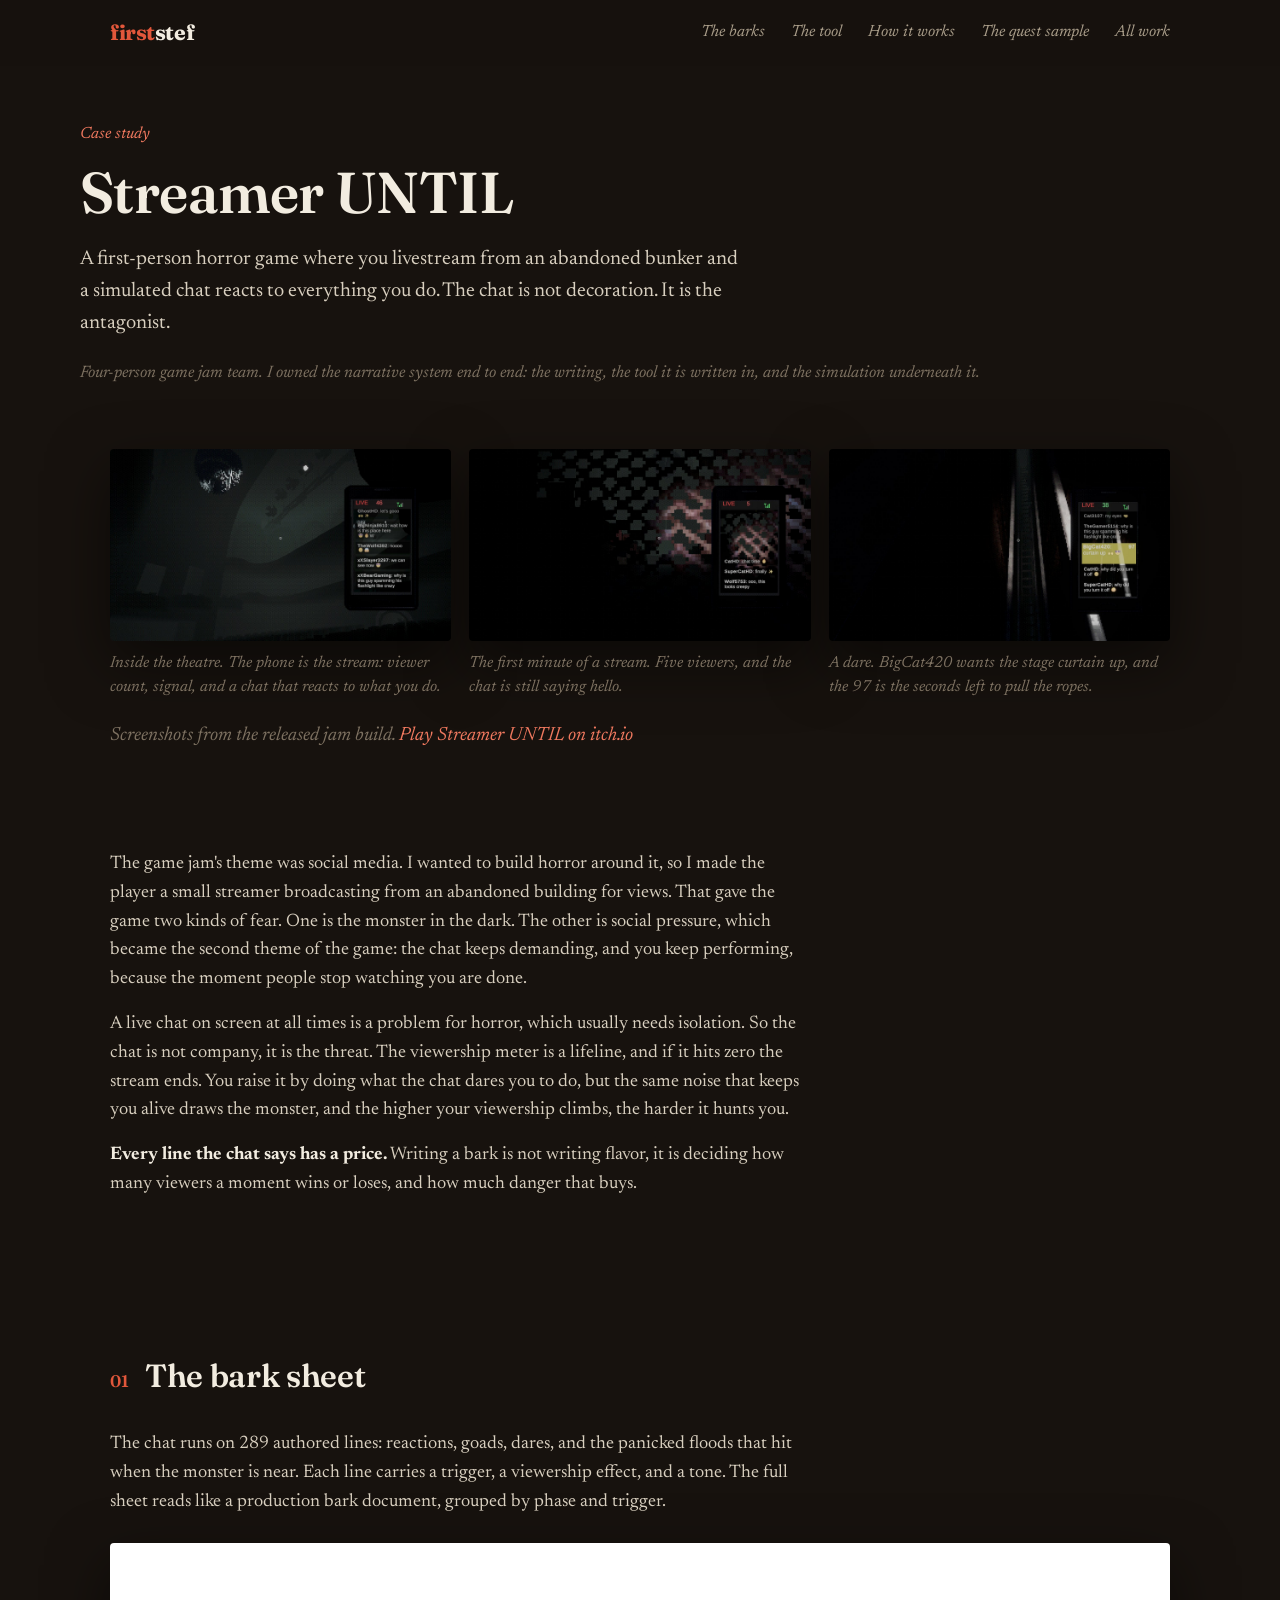
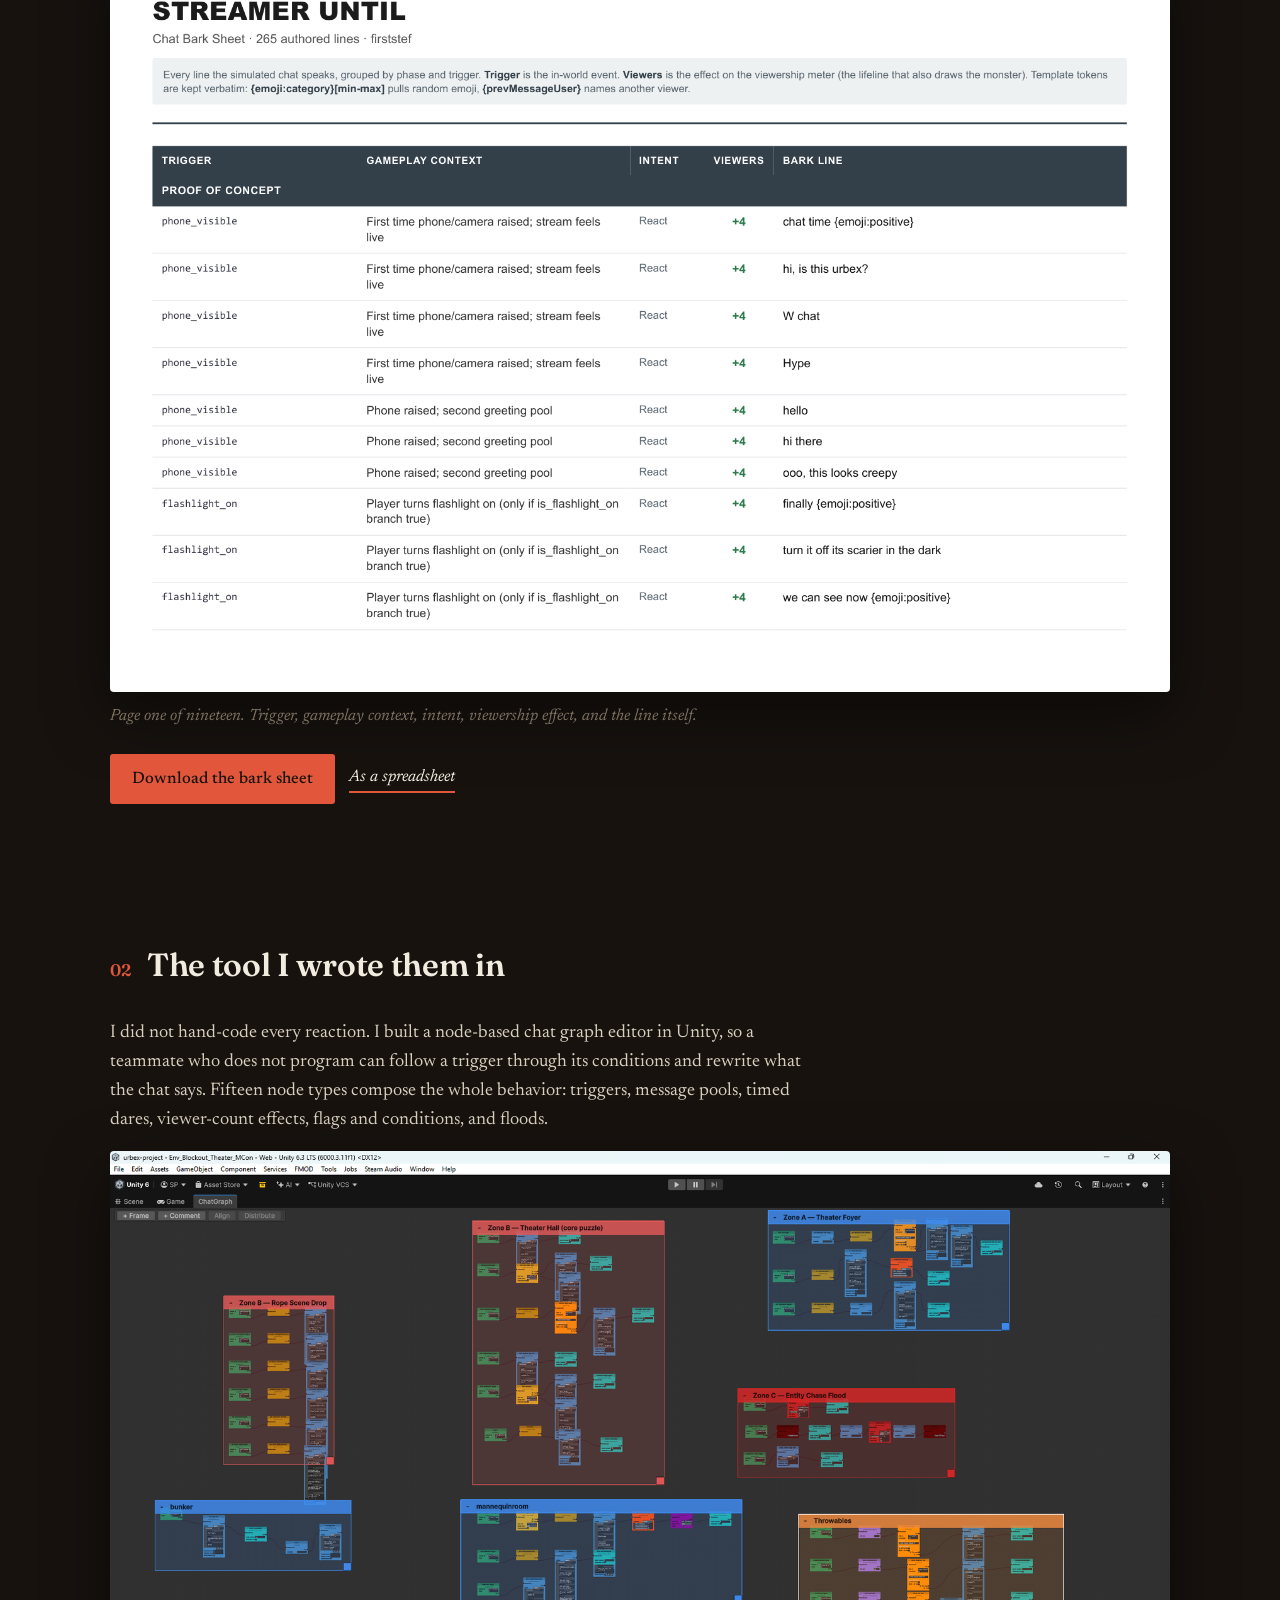
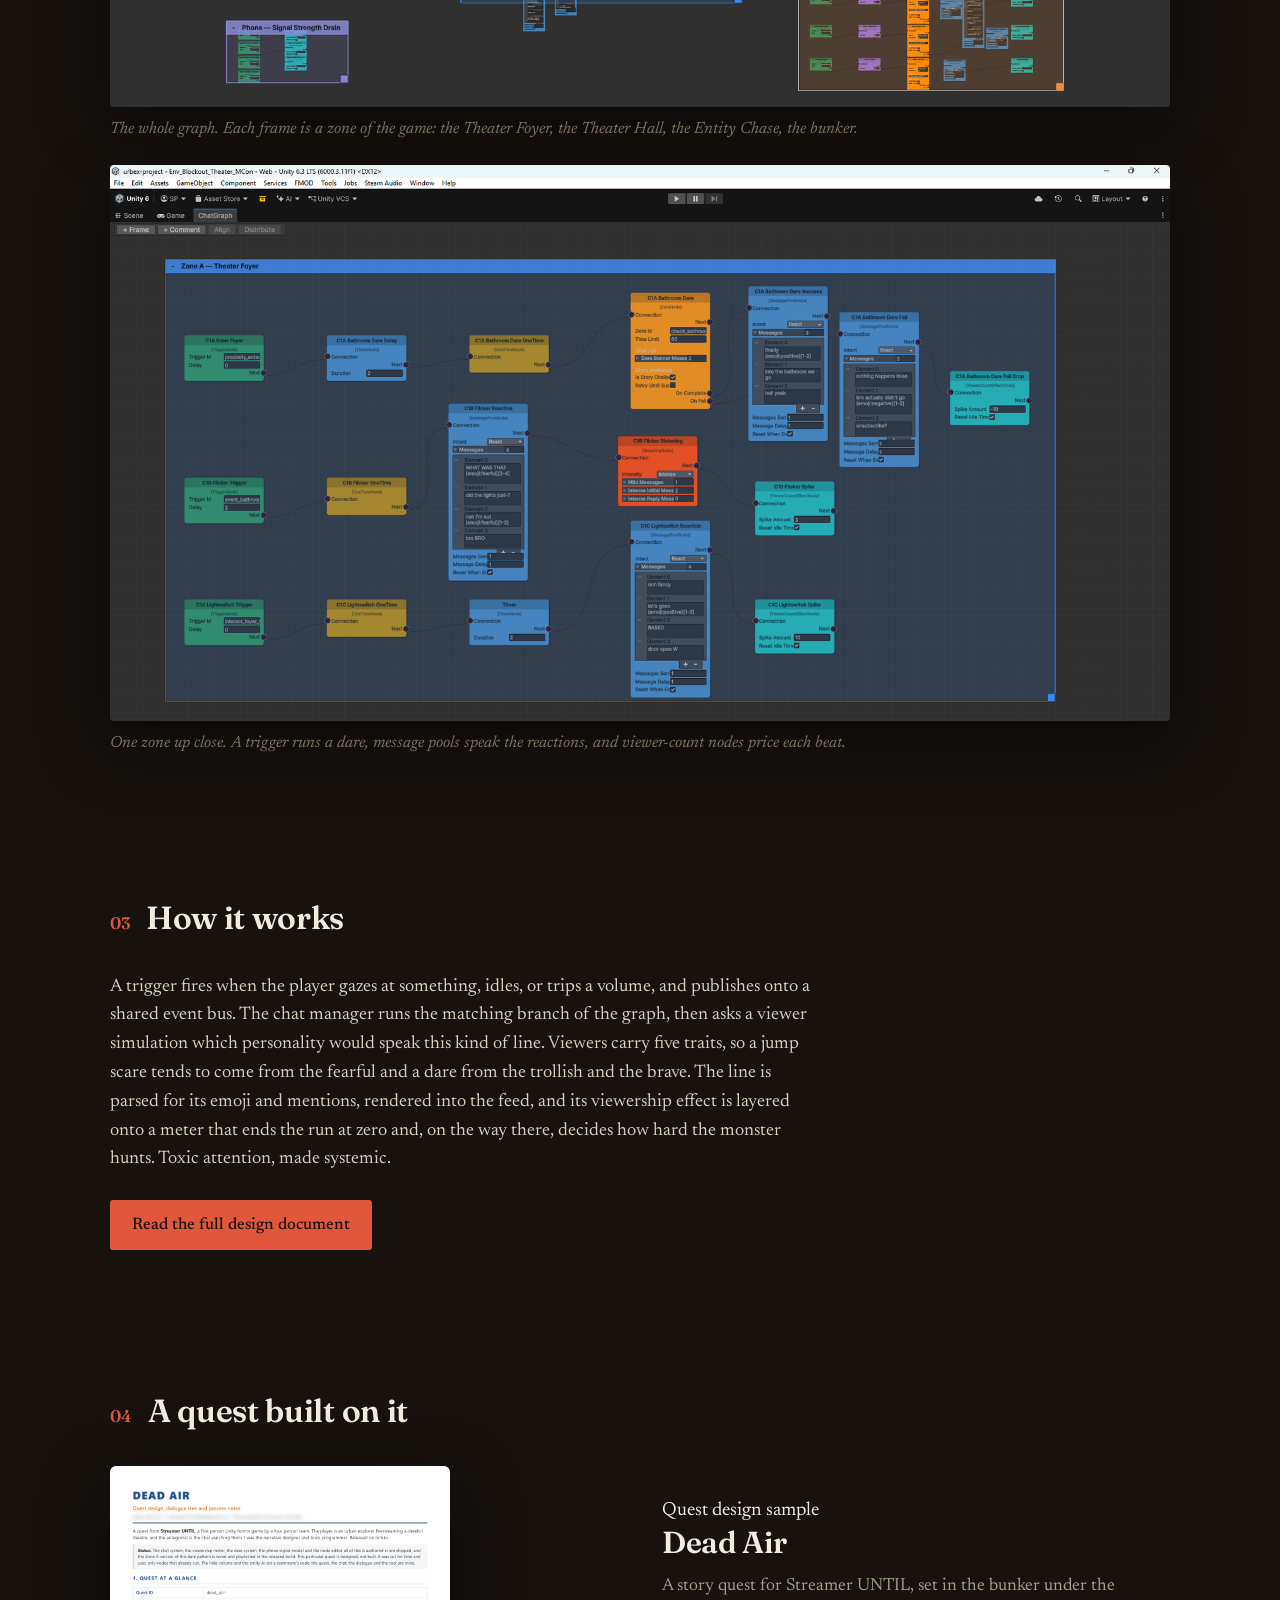
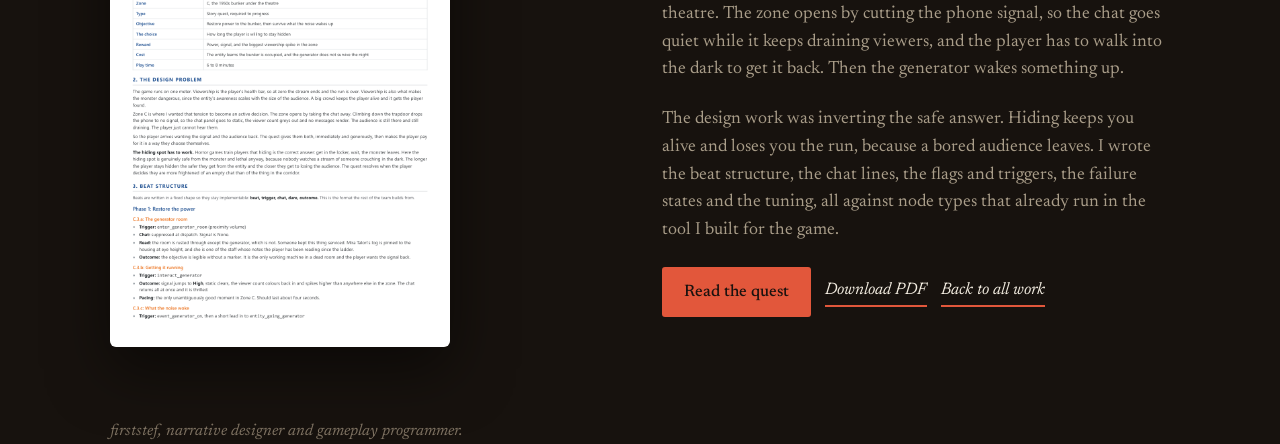
==== commit 0fa04ff2: "Add Streamer UNTIL gameplay screenshots from the itch page" ====
--- a/until/index.html
+++ b/until/index.html
@@ -29,6 +29,26 @@
   <p class="lede">A first-person horror game where you livestream from an abandoned bunker and a simulated chat reacts to everything you do. The chat is not decoration. It is the antagonist.</p>
   <p class="team">Four-person game jam team. I owned the narrative system end to end: the writing, the tool it is written in, and the simulation underneath it.</p>
 </header>
+
+<section id="play" style="padding:38px 0 8px;">
+  <div class="wrap">
+    <div class="play-strip">
+      <figure>
+        <img src="../assets/img/until-theatre.jpg" alt="Streamer UNTIL gameplay: inside the theatre, the phone on the right shows the live stream with 46 viewers and the chat reacting">
+        <figcaption>Inside the theatre. The phone is the stream: viewer count, signal, and a chat that reacts to what you do.</figcaption>
+      </figure>
+      <figure>
+        <img src="../assets/img/until-stream-start.jpg" alt="Streamer UNTIL gameplay: the first minute of a stream, 5 viewers, the chat saying hello">
+        <figcaption>The first minute of a stream. Five viewers, and the chat is still saying hello.</figcaption>
+      </figure>
+      <figure>
+        <img src="../assets/img/until-dare.jpg" alt="Streamer UNTIL gameplay: a dare highlighted in yellow in the chat, with 97 seconds left on its timer">
+        <figcaption>A dare. BigCat420 wants the stage curtain up, and the 97 is the seconds left to pull the ropes.</figcaption>
+      </figure>
+    </div>
+    <p class="play-link">Screenshots from the released jam build. <a href="https://joostvb.itch.io/streamer-until" target="_blank" rel="noopener">Play Streamer UNTIL on itch.io</a></p>
+  </div>
+</section>
 
 <section id="problem">
   <div class="wrap">
--- a/assets/style.css
+++ b/assets/style.css
@@ -183,3 +183,12 @@
 .lb-close{position:absolute;top:18px;right:22px;background:var(--bg-3);color:var(--ink);
   border:0;border-radius:4px;padding:8px 15px;font:inherit;font-size:.92rem;cursor:pointer;}
 .lb-close:hover{background:#39424a;}
+
+/* Streamer UNTIL gameplay screenshots */
+.ft-media .ft-note + img{margin-top:26px;}
+.play-strip{display:grid;grid-template-columns:repeat(3,1fr);gap:18px;}
+.play-strip figure{margin:0;}
+.play-strip img{width:100%;display:block;border-radius:4px;box-shadow:var(--shadow);}
+.play-strip figcaption{color:var(--faint);font-size:1rem;margin-top:10px;line-height:1.5;font-style:italic;}
+.play-link{margin-top:22px;color:var(--faint);font-style:italic;}
+@media (max-width:840px){.play-strip{grid-template-columns:1fr;}}
